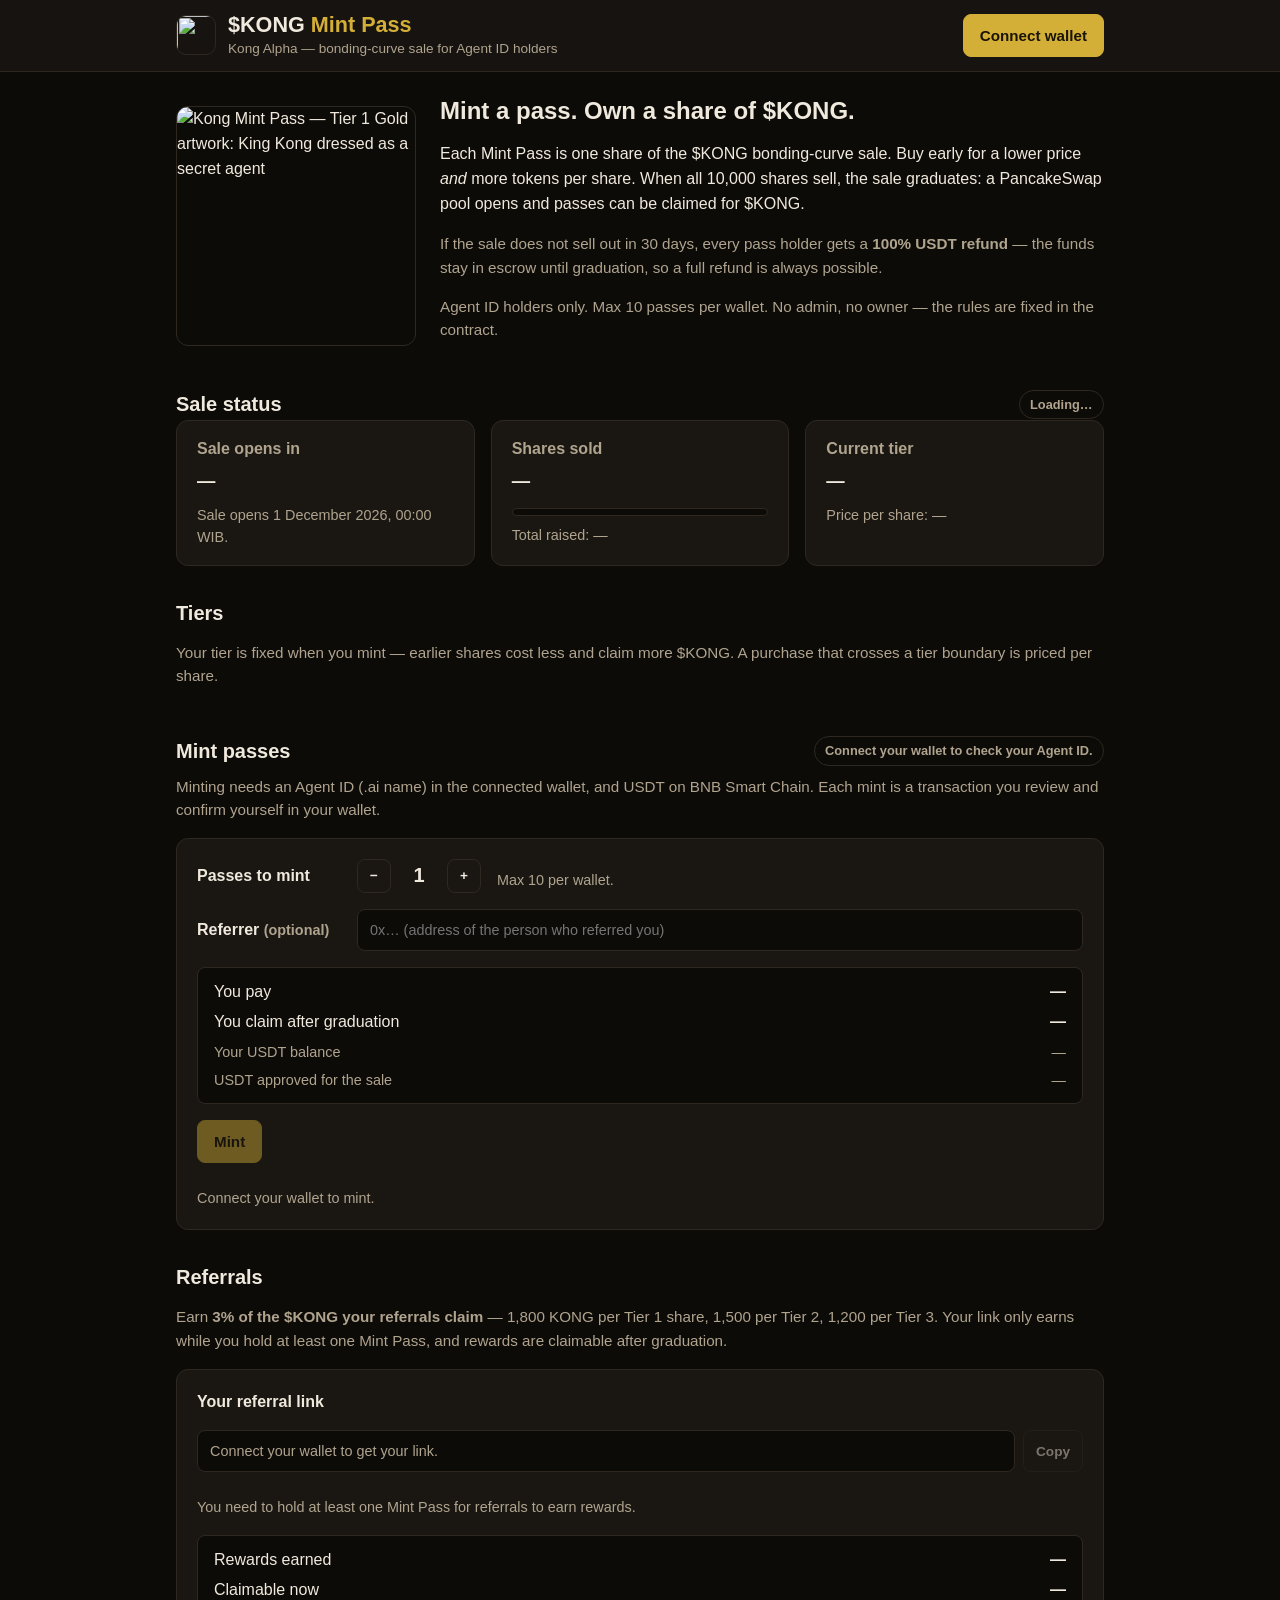
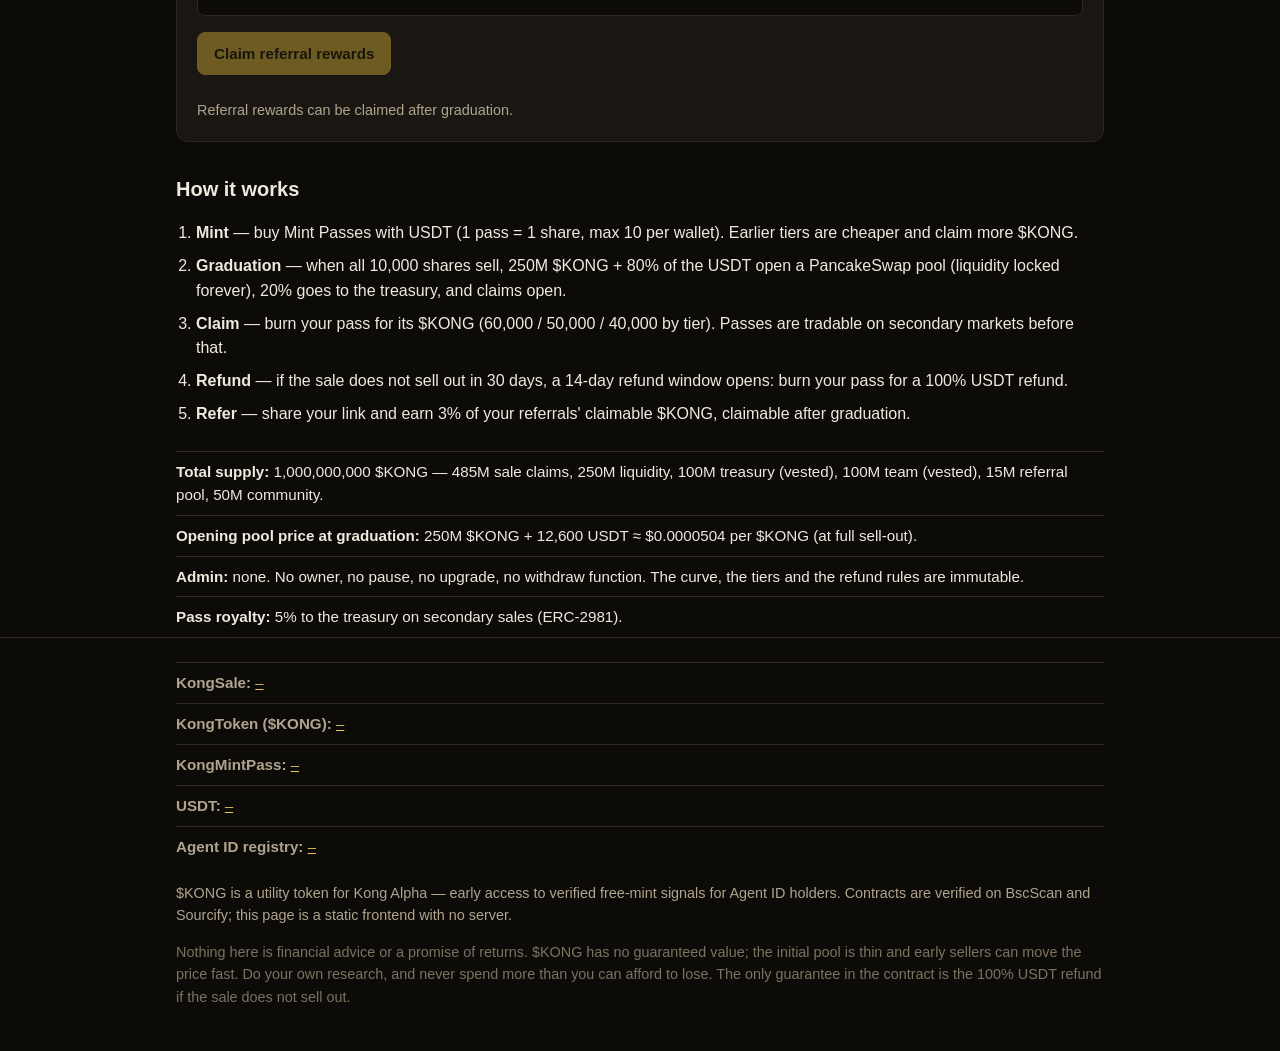
==== docs/index.html @ 7b80cee5 "Add  mint page (v3 contracts)" ====
<!DOCTYPE html>
<html lang="en">
<head>
  <meta charset="utf-8" />
  <meta name="viewport" content="width=device-width, initial-scale=1" />
  <meta name="description" content="$KONG Mint Pass sale — a 3-tier bonding curve for Agent ID holders on BNB Chain. Mint a pass, claim $KONG after graduation, or get a 100% USDT refund if the sale does not fill." />
  <meta property="og:title" content="$KONG — Kong Mint Pass Sale" />
  <meta property="og:description" content="Mint a Kong Pass (1 pass = 1 share). 10,000 shares, 3 tiers, graduation at sell-out — or a 100% USDT refund if the sale does not fill in 30 days. Agent ID holders only." />
  <meta property="og:image" content="https://zainumq.github.io/kong/kong-pass-tier1.jpg" />
  <meta property="og:url" content="https://zainumq.github.io/kong/" />
  <meta name="twitter:card" content="summary_large_image" />
  <title>$KONG — Kong Mint Pass Sale</title>
  <link rel="stylesheet" href="./styles.css" />
</head>
<body>
  <header class="site-header">
    <div class="wrap header-inner">
      <div class="brand">
        <img class="brand-img" src="https://zainumq.github.io/kong/kong-pass-tier1.jpg" alt="" width="40" height="40" />
        <div>
          <h1>$KONG <span class="brand-kong">Mint Pass</span></h1>
          <p class="brand-sub">Kong Alpha — bonding-curve sale for Agent ID holders</p>
        </div>
      </div>
      <div class="header-actions">
        <span id="network-pill" class="pill pill-muted" hidden></span>
        <button id="connect-btn" class="btn btn-primary" type="button">Connect wallet</button>
        <span id="account-label" class="account-label" hidden></span>
      </div>
    </div>
  </header>

  <main class="wrap">
    <div id="error-banner" class="banner banner-error" hidden></div>

    <div id="network-warning" class="banner banner-warn" hidden>
      <strong>Wrong network.</strong>
      <span>Your wallet is not on BNB Smart Chain (chain 56). Minting, claiming and refunds need BSC.</span>
      <button id="switch-network-btn" class="btn btn-small" type="button">Switch to BSC</button>
    </div>

    <section class="hero" aria-label="About the sale">
      <img class="hero-img" src="https://zainumq.github.io/kong/kong-pass-tier1.jpg" alt="Kong Mint Pass — Tier 1 Gold artwork: King Kong dressed as a secret agent" width="360" height="360" />
      <div class="intro">
        <h2 class="hero-title">Mint a pass. Own a share of $KONG.</h2>
        <p>
          Each Mint Pass is one share of the $KONG bonding-curve sale. Buy
          early for a lower price <em>and</em> more tokens per share. When
          all 10,000 shares sell, the sale graduates: a PancakeSwap pool
          opens and passes can be claimed for $KONG.
        </p>
        <p class="intro-note">
          If the sale does not sell out in 30 days, every pass holder gets a
          <strong>100% USDT refund</strong> — the funds stay in escrow until
          graduation, so a full refund is always possible.
        </p>
        <p class="intro-note">
          Agent ID holders only. Max 10 passes per wallet. No admin, no
          owner — the rules are fixed in the contract.
        </p>
      </div>
    </section>

    <section id="sale-section" aria-label="Sale status">
      <div class="section-head">
        <h2>Sale status</h2>
        <span id="sale-state-pill" class="pill pill-muted">Loading…</span>
      </div>
      <div class="card-grid">
        <div class="card">
          <h2 id="countdown-label">Sale opens in</h2>
          <p id="countdown" class="big-status">—</p>
          <p class="card-note" id="countdown-note">Sale opens 1 December 2026, 00:00 WIB.</p>
        </div>
        <div class="card">
          <h2>Shares sold</h2>
          <p id="shares-status" class="big-status">—</p>
          <div class="progress" aria-hidden="true"><div id="shares-bar" class="progress-bar"></div></div>
          <p class="card-note" id="raised-note">Total raised: —</p>
        </div>
        <div class="card">
          <h2>Current tier</h2>
          <p id="tier-status" class="big-status">—</p>
          <p class="card-note" id="tier-note">Price per share: —</p>
        </div>
      </div>
      <div id="graduate-box" class="banner banner-warn" hidden>
        <strong>Sold out — graduation is pending.</strong>
        <span>All 10,000 shares are sold. Anyone can trigger graduation, which opens the liquidity pool and claims.</span>
        <button id="graduate-btn" class="btn btn-primary btn-small" type="button">Graduate the sale</button>
      </div>
      <div id="graduated-box" class="banner banner-ok" hidden>
        <strong>Graduated.</strong>
        <span>The PancakeSwap pool is live and passes can be claimed for $KONG below. Referral rewards can be claimed too.</span>
      </div>
      <div id="refund-window-box" class="banner banner-warn" hidden>
        <strong>Sale ended without selling out — the refund window is open.</strong>
        <span>Burn your passes for a 100% USDT refund before the window closes.</span>
      </div>
    </section>

    <section id="tiers-section" aria-label="Tiers">
      <h2>Tiers</h2>
      <p class="section-note">
        Your tier is fixed when you mint — earlier shares cost less and claim
        more $KONG. A purchase that crosses a tier boundary is priced per share.
      </p>
      <div id="tier-list" class="tier-grid"></div>
    </section>

    <section id="mint-section" aria-label="Mint passes">
      <div class="section-head">
        <h2>Mint passes</h2>
        <span id="agent-id-pill" class="pill pill-muted">Connect your wallet to check your Agent ID.</span>
      </div>
      <p class="section-note">
        Minting needs an Agent ID (.ai name) in the connected wallet, and USDT
        on BNB Smart Chain. Each mint is a transaction you review and confirm
        yourself in your wallet.
      </p>

      <div id="mint-not-started" class="banner banner-warn" hidden>
        <strong>The sale has not opened yet.</strong>
        <span>Minting opens 1 December 2026, 00:00 WIB. The countdown above shows the time left.</span>
      </div>
      <div id="mint-no-agent-id" class="banner banner-error" hidden>
        <strong>No Agent ID in this wallet.</strong>
        <span>Only Agent ID holders can mint. Claim your free .ai name in the Binance app first — minting from this wallet would fail.</span>
      </div>
      <div id="mint-cap-note" class="banner banner-warn" hidden></div>

      <div class="mint-box">
        <div class="mint-row">
          <label class="mint-label" for="amount-display">Passes to mint</label>
          <div class="stepper">
            <button id="amount-minus" class="btn btn-small" type="button" aria-label="Decrease amount">−</button>
            <span id="amount-display" class="stepper-value">1</span>
            <button id="amount-plus" class="btn btn-small" type="button" aria-label="Increase amount">+</button>
          </div>
          <span id="amount-hint" class="muted-text">Max 10 per wallet.</span>
        </div>

        <div class="mint-row">
          <label class="mint-label" for="referrer-input">Referrer <span class="muted-text">(optional)</span></label>
          <input id="referrer-input" class="text-input mono" type="text" placeholder="0x… (address of the person who referred you)" autocomplete="off" spellcheck="false" />
        </div>
        <p id="referrer-note" class="muted-text" hidden></p>

        <div class="quote-box" id="quote-box">
          <div class="quote-row"><span>You pay</span><strong id="quote-usdt">—</strong></div>
          <div class="quote-row"><span>You claim after graduation</span><strong id="quote-kong">—</strong></div>
          <div class="quote-row" id="quote-referral-row" hidden><span>Your referrer earns</span><strong id="quote-referral">—</strong></div>
          <div class="quote-row muted-row"><span>Your USDT balance</span><span id="usdt-balance">—</span></div>
          <div class="quote-row muted-row"><span>USDT approved for the sale</span><span id="usdt-allowance">—</span></div>
        </div>

        <div class="mint-actions">
          <button id="approve-btn" class="btn btn-primary" type="button" disabled hidden>Approve USDT</button>
          <button id="mint-btn" class="btn btn-primary" type="button" disabled>Mint</button>
        </div>
        <p id="mint-hint" class="muted-text">Connect your wallet to mint.</p>
      </div>
      <div id="tx-status" class="tx-status" hidden></div>
    </section>

    <section id="referral-section" aria-label="Referrals">
      <h2>Referrals</h2>
      <p class="section-note">
        Earn <strong>3% of the $KONG your referrals claim</strong> — 1,800 KONG
        per Tier 1 share, 1,500 per Tier 2, 1,200 per Tier 3. Your link only
        earns while you hold at least one Mint Pass, and rewards are claimable
        after graduation.
      </p>
      <div class="referral-box">
        <label class="mint-label" for="referral-link">Your referral link</label>
        <div class="referral-row">
          <input id="referral-link" class="text-input mono" type="text" readonly value="Connect your wallet to get your link." />
          <button id="copy-link-btn" class="btn btn-small" type="button" disabled>Copy</button>
        </div>
        <p id="referral-hold-note" class="muted-text">You need to hold at least one Mint Pass for referrals to earn rewards.</p>
        <div class="quote-box">
          <div class="quote-row"><span>Rewards earned</span><strong id="referral-earned">—</strong></div>
          <div class="quote-row"><span>Claimable now</span><strong id="referral-claimable">—</strong></div>
        </div>
        <div class="mint-actions">
          <button id="claim-referral-btn" class="btn btn-primary" type="button" disabled>Claim referral rewards</button>
        </div>
        <p id="referral-hint" class="muted-text">Referral rewards can be claimed after graduation.</p>
      </div>
    </section>

    <section id="claim-section" aria-label="Claim your KONG" hidden>
      <div class="section-head">
        <h2>Your passes — claim $KONG</h2>
        <button id="claim-all-btn" class="btn btn-primary" type="button" disabled>Claim all</button>
      </div>
      <p class="section-note">
        Claiming burns your pass and sends you its $KONG. Your KONG balance:
        <strong id="kong-balance">—</strong>
      </p>
      <div id="pass-list" class="pass-grid"></div>
    </section>

    <section id="refund-section" aria-label="Refund your passes" hidden>
      <div class="section-head">
        <h2>Your passes — refund USDT</h2>
        <button id="refund-all-btn" class="btn btn-primary" type="button" disabled>Refund all</button>
      </div>
      <p class="section-note">
        The sale did not sell out, so every pass is refundable for 100% of the
        USDT paid for it. Refunding burns your pass. The window closes
        <strong id="refund-deadline-label">—</strong>.
      </p>
      <div id="refund-list" class="pass-grid"></div>
    </section>

    <section id="about-section" aria-label="How it works">
      <h2>How it works</h2>
      <ol class="steps">
        <li><strong>Mint</strong> — buy Mint Passes with USDT (1 pass = 1 share, max 10 per wallet). Earlier tiers are cheaper and claim more $KONG.</li>
        <li><strong>Graduation</strong> — when all 10,000 shares sell, 250M $KONG + 80% of the USDT open a PancakeSwap pool (liquidity locked forever), 20% goes to the treasury, and claims open.</li>
        <li><strong>Claim</strong> — burn your pass for its $KONG (60,000 / 50,000 / 40,000 by tier). Passes are tradable on secondary markets before that.</li>
        <li><strong>Refund</strong> — if the sale does not sell out in 30 days, a 14-day refund window opens: burn your pass for a 100% USDT refund.</li>
        <li><strong>Refer</strong> — share your link and earn 3% of your referrals' claimable $KONG, claimable after graduation.</li>
      </ol>
      <ul class="facts">
        <li><strong>Total supply:</strong> 1,000,000,000 $KONG — 485M sale claims, 250M liquidity, 100M treasury (vested), 100M team (vested), 15M referral pool, 50M community.</li>
        <li><strong>Opening pool price at graduation:</strong> 250M $KONG + 12,600 USDT ≈ $0.0000504 per $KONG (at full sell-out).</li>
        <li><strong>Admin:</strong> none. No owner, no pause, no upgrade, no withdraw function. The curve, the tiers and the refund rules are immutable.</li>
        <li><strong>Pass royalty:</strong> 5% to the treasury on secondary sales (ERC-2981).</li>
      </ul>
    </section>
  </main>

  <footer class="site-footer">
    <div class="wrap">
      <ul class="facts">
        <li><strong>KongSale:</strong> <a class="mono" id="footer-sale" href="#" target="_blank" rel="noopener">—</a></li>
        <li><strong>KongToken ($KONG):</strong> <a class="mono" id="footer-token" href="#" target="_blank" rel="noopener">—</a></li>
        <li><strong>KongMintPass:</strong> <a class="mono" id="footer-pass" href="#" target="_blank" rel="noopener">—</a></li>
        <li><strong>USDT:</strong> <a class="mono" id="footer-usdt" href="#" target="_blank" rel="noopener">—</a></li>
        <li><strong>Agent ID registry:</strong> <a class="mono" id="footer-agent-id" href="#" target="_blank" rel="noopener">—</a></li>
      </ul>
      <p>
        $KONG is a utility token for Kong Alpha — early access to verified
        free-mint signals for Agent ID holders. Contracts are verified on
        BscScan and Sourcify; this page is a static frontend with no server.
      </p>
      <p class="footer-note">
        Nothing here is financial advice or a promise of returns. $KONG has no
        guaranteed value; the initial pool is thin and early sellers can move
        the price fast. Do your own research, and never spend more than you can
        afford to lose. The only guarantee in the contract is the 100% USDT
        refund if the sale does not sell out.
      </p>
    </div>
  </footer>

  <noscript>
    <p style="text-align:center;padding:2rem">$KONG minting needs JavaScript to talk to your wallet and read the blockchain.</p>
  </noscript>
  <script type="module" src="./app.js"></script>
</body>
</html>
---- docs/styles.css ----
/* $KONG mint page — dark + gold, mobile-first. No external assets
   except the tier artwork hosted on GitHub Pages. */

:root {
  --bg: #0d0b08;
  --bg-raised: #161310;
  --bg-card: #1a1712;
  --border: #2e2820;
  --text: #f0e9dd;
  --muted: #b0a48f;
  --faint: #7d7261;
  --accent: #d4af37;
  --accent-hover: #e8c95a;
  --accent-text: #1a1405;
  --green: #4ade80;
  --amber: #f59e0b;
  --red: #f87171;
  --radius: 12px;
  --max-width: 960px;
}

* { box-sizing: border-box; }

html { color-scheme: dark; }

body {
  margin: 0;
  background: var(--bg);
  color: var(--text);
  font-family: -apple-system, BlinkMacSystemFont, "Segoe UI", Roboto, Helvetica, Arial, sans-serif;
  font-size: 16px;
  line-height: 1.55;
}

.wrap {
  max-width: var(--max-width);
  margin: 0 auto;
  padding: 0 1rem;
}

a { color: var(--accent-hover); }
a:hover { text-decoration: underline; }

.mono {
  font-family: ui-monospace, SFMono-Regular, Menlo, Consolas, monospace;
  font-size: 0.9em;
  word-break: break-all;
}

.muted-text { color: var(--muted); font-size: 0.9rem; margin: 0.5rem 0 0; }

/* Header */

.site-header {
  border-bottom: 1px solid var(--border);
  background: var(--bg-raised);
  position: sticky;
  top: 0;
  z-index: 10;
}

.header-inner {
  display: flex;
  align-items: center;
  justify-content: space-between;
  gap: 1rem;
  padding-top: 0.75rem;
  padding-bottom: 0.75rem;
  flex-wrap: wrap;
}

.brand { display: flex; align-items: center; gap: 0.75rem; }

.brand-img {
  width: 2.5rem;
  height: 2.5rem;
  border-radius: 10px;
  border: 1px solid var(--border);
  object-fit: cover;
  flex: none;
}

.brand h1 { margin: 0; font-size: 1.35rem; line-height: 1.2; }
.brand-kong { color: var(--accent); font-weight: 600; }
.brand-sub { margin: 0; color: var(--muted); font-size: 0.85rem; }

.header-actions { display: flex; align-items: center; gap: 0.5rem; flex-wrap: wrap; }

.account-label {
  font-family: ui-monospace, SFMono-Regular, Menlo, Consolas, monospace;
  font-size: 0.85rem;
  background: var(--bg-card);
  border: 1px solid var(--border);
  border-radius: 999px;
  padding: 0.3rem 0.7rem;
}

/* Buttons */

.btn {
  appearance: none;
  border: 1px solid var(--border);
  border-radius: 8px;
  background: var(--bg-card);
  color: var(--text);
  font: inherit;
  font-size: 0.95rem;
  font-weight: 600;
  padding: 0.55rem 1rem;
  cursor: pointer;
}

.btn:hover:not(:disabled) { border-color: var(--accent-hover); }
.btn:disabled { opacity: 0.45; cursor: not-allowed; }

.btn-primary { background: var(--accent); border-color: var(--accent); color: var(--accent-text); }
.btn-primary:hover:not(:disabled) { background: var(--accent-hover); border-color: var(--accent-hover); }

.btn-small { font-size: 0.85rem; padding: 0.35rem 0.75rem; }

/* Pills & banners */

.pill {
  font-size: 0.8rem;
  font-weight: 600;
  border-radius: 999px;
  padding: 0.25rem 0.65rem;
  border: 1px solid var(--border);
  white-space: nowrap;
}
.pill-muted { color: var(--muted); }
.pill-ok { color: var(--green); border-color: var(--green); }
.pill-warn { color: var(--amber); border-color: var(--amber); }
.pill-bad { color: var(--red); border-color: var(--red); }

.banner {
  border: 1px solid var(--border);
  border-radius: var(--radius);
  padding: 0.85rem 1rem;
  margin: 1rem 0;
  display: flex;
  gap: 0.5rem;
  align-items: baseline;
  flex-wrap: wrap;
}
.banner-warn { border-color: var(--amber); background: rgba(245, 158, 11, 0.08); }
.banner-error { border-color: var(--red); background: rgba(248, 113, 113, 0.08); }
.banner-ok { border-color: var(--green); background: rgba(74, 222, 128, 0.08); }

/* Sections */

main { padding-bottom: 3rem; }

.intro { margin: 0; }
.intro-note { color: var(--muted); font-size: 0.95rem; }

.hero {
  display: flex;
  gap: 1.5rem;
  align-items: center;
  margin: 1.5rem 0 0.5rem;
}
.hero-img {
  width: 240px;
  height: auto;
  flex: none;
  border-radius: var(--radius);
  border: 1px solid var(--border);
}
.hero-title { font-size: 1.5rem; margin: 0 0 0.75rem; line-height: 1.25; }
@media (max-width: 640px) {
  .hero { flex-direction: column; align-items: flex-start; }
  .hero-img { width: 200px; }
}

section { margin-top: 2rem; }
section h2 { font-size: 1.25rem; margin: 0 0 0.75rem; }

.section-head {
  display: flex;
  align-items: center;
  justify-content: space-between;
  gap: 1rem;
  flex-wrap: wrap;
}
.section-head h2 { margin: 0; }
.section-note { color: var(--muted); font-size: 0.95rem; margin-top: 0.5rem; }

/* Status cards */

.card-grid {
  display: grid;
  grid-template-columns: 1fr;
  gap: 1rem;
}
@media (min-width: 640px) {
  .card-grid { grid-template-columns: 1fr 1fr 1fr; }
}

.card {
  background: var(--bg-card);
  border: 1px solid var(--border);
  border-radius: var(--radius);
  padding: 1rem 1.25rem;
}
.card h2 { font-size: 1rem; color: var(--muted); margin-bottom: 0.35rem; }
.card-note { color: var(--muted); font-size: 0.9rem; margin: 0.5rem 0 0; }

.big-status { font-size: 1.15rem; font-weight: 700; margin: 0; }
.status-muted { color: var(--muted); }
.status-ok { color: var(--green); }
.status-bad { color: var(--red); }
.status-warn { color: var(--amber); }

.progress {
  height: 8px;
  background: var(--bg);
  border: 1px solid var(--border);
  border-radius: 999px;
  overflow: hidden;
  margin-top: 0.75rem;
}
.progress-bar {
  height: 100%;
  width: 0;
  background: var(--accent);
  transition: width 0.4s ease;
}
.tier-bar { background: var(--tier-color, var(--accent)); }

/* Tier cards */

.tier-grid {
  display: grid;
  grid-template-columns: 1fr;
  gap: 1rem;
  margin-top: 1rem;
}
@media (min-width: 640px) {
  .tier-grid { grid-template-columns: 1fr 1fr 1fr; }
}

.tier-card {
  background: var(--bg-card);
  border: 1px solid var(--border);
  border-radius: var(--radius);
  overflow: hidden;
  border-top: 4px solid var(--tier-color, var(--accent));
  display: flex;
  flex-direction: column;
}
.tier-card img { display: block; width: 100%; height: auto; }
.tier-body { padding: 1rem 1.25rem; display: flex; flex-direction: column; gap: 0.3rem; }
.tier-body h3 { margin: 0; font-size: 1.1rem; }
.tier-range { color: var(--muted); font-size: 0.9rem; margin: 0; }
.tier-price { font-size: 1.15rem; font-weight: 700; color: var(--accent); margin: 0.35rem 0 0; }
.tier-claim { margin: 0; font-size: 0.95rem; }
.tier-referral { color: var(--muted); font-size: 0.85rem; margin: 0; }
.tier-sold { color: var(--muted); font-size: 0.9rem; margin: 0.5rem 0 0; }
.tier-sold-out { color: var(--red); font-weight: 700; }

/* Mint box */

.mint-box,
.referral-box {
  background: var(--bg-card);
  border: 1px solid var(--border);
  border-radius: var(--radius);
  padding: 1.25rem;
  margin-top: 1rem;
  display: flex;
  flex-direction: column;
  gap: 1rem;
}

.mint-row {
  display: flex;
  align-items: center;
  gap: 1rem;
  flex-wrap: wrap;
}
.mint-label { font-weight: 600; min-width: 9rem; }

.stepper { display: flex; align-items: center; gap: 0.5rem; }
.stepper-value {
  min-width: 2.5rem;
  text-align: center;
  font-size: 1.25rem;
  font-weight: 700;
}

.text-input {
  flex: 1;
  min-width: 16rem;
  background: var(--bg);
  border: 1px solid var(--border);
  border-radius: 8px;
  color: var(--text);
  font: inherit;
  font-size: 0.9rem;
  padding: 0.55rem 0.75rem;
}
.text-input:focus { outline: none; border-color: var(--accent); }
.text-input[readonly] { color: var(--muted); }

.referrer-note { font-size: 0.9rem; margin: 0; }
.note-ok { color: var(--green); }
.note-warn { color: var(--amber); }
.note-bad { color: var(--red); }

.quote-box {
  background: var(--bg);
  border: 1px solid var(--border);
  border-radius: 8px;
  padding: 0.75rem 1rem;
  display: flex;
  flex-direction: column;
  gap: 0.35rem;
}
.quote-row {
  display: flex;
  justify-content: space-between;
  gap: 1rem;
  flex-wrap: wrap;
}
.quote-row strong { text-align: right; }
.muted-row { color: var(--muted); font-size: 0.9rem; }

.mint-actions { display: flex; gap: 0.75rem; flex-wrap: wrap; }

.referral-row { display: flex; gap: 0.5rem; flex-wrap: wrap; }

/* Transaction status */

.tx-status {
  margin-top: 1rem;
  border: 1px solid var(--border);
  border-radius: var(--radius);
  padding: 0.85rem 1rem;
  background: var(--bg-raised);
  word-break: break-word;
}
.tx-status p { margin: 0.25rem 0; }

.empty-note { color: var(--muted); margin: 0; }

/* Owned passes */

.pass-grid {
  display: grid;
  grid-template-columns: repeat(auto-fill, minmax(200px, 1fr));
  gap: 1rem;
  margin-top: 1rem;
}

.pass-card {
  background: var(--bg-card);
  border: 1px solid var(--border);
  border-radius: var(--radius);
  overflow: hidden;
  border-top: 4px solid var(--tier-color, var(--accent));
  display: flex;
  flex-direction: column;
}
.pass-card img { display: block; width: 100%; height: auto; }
.pass-body { padding: 0.75rem 1rem 1rem; display: flex; flex-direction: column; gap: 0.3rem; }
.pass-body h3 { margin: 0; font-size: 1rem; }
.pass-body p { margin: 0; color: var(--muted); font-size: 0.9rem; }
.pass-value { color: var(--text) !important; font-weight: 600; }
.pass-body .btn { margin-top: 0.5rem; align-self: flex-start; }

/* About / footer */

.steps { padding-left: 1.25rem; }
.steps li { margin-bottom: 0.5rem; }

.facts { list-style: none; padding: 0; margin: 1.5rem 0 0; }
.facts li {
  padding: 0.5rem 0;
  border-top: 1px solid var(--border);
  font-size: 0.95rem;
}

.site-footer {
  border-top: 1px solid var(--border);
  color: var(--muted);
  font-size: 0.9rem;
  padding: 1.5rem 0 2rem;
}
.site-footer .facts { margin-top: 0; }
.footer-note { color: var(--faint); }

[hidden] { display: none !important; }
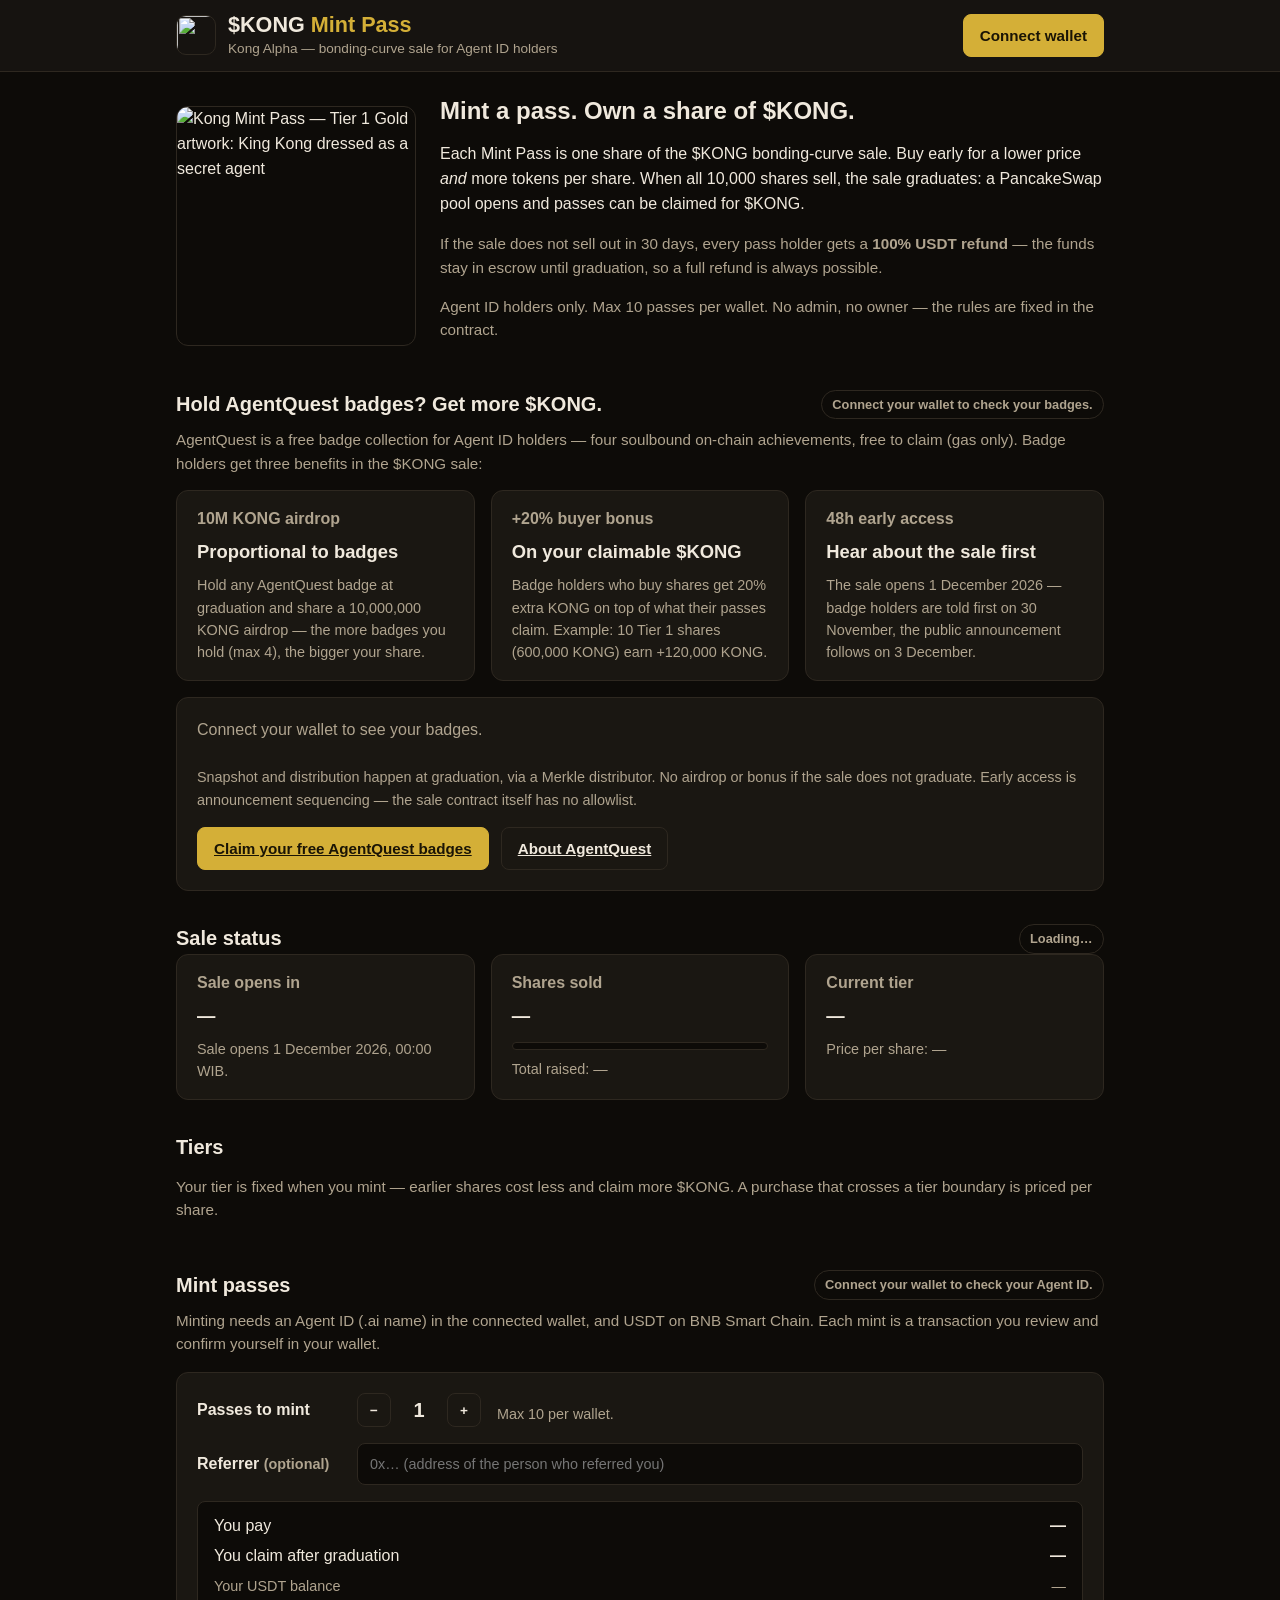
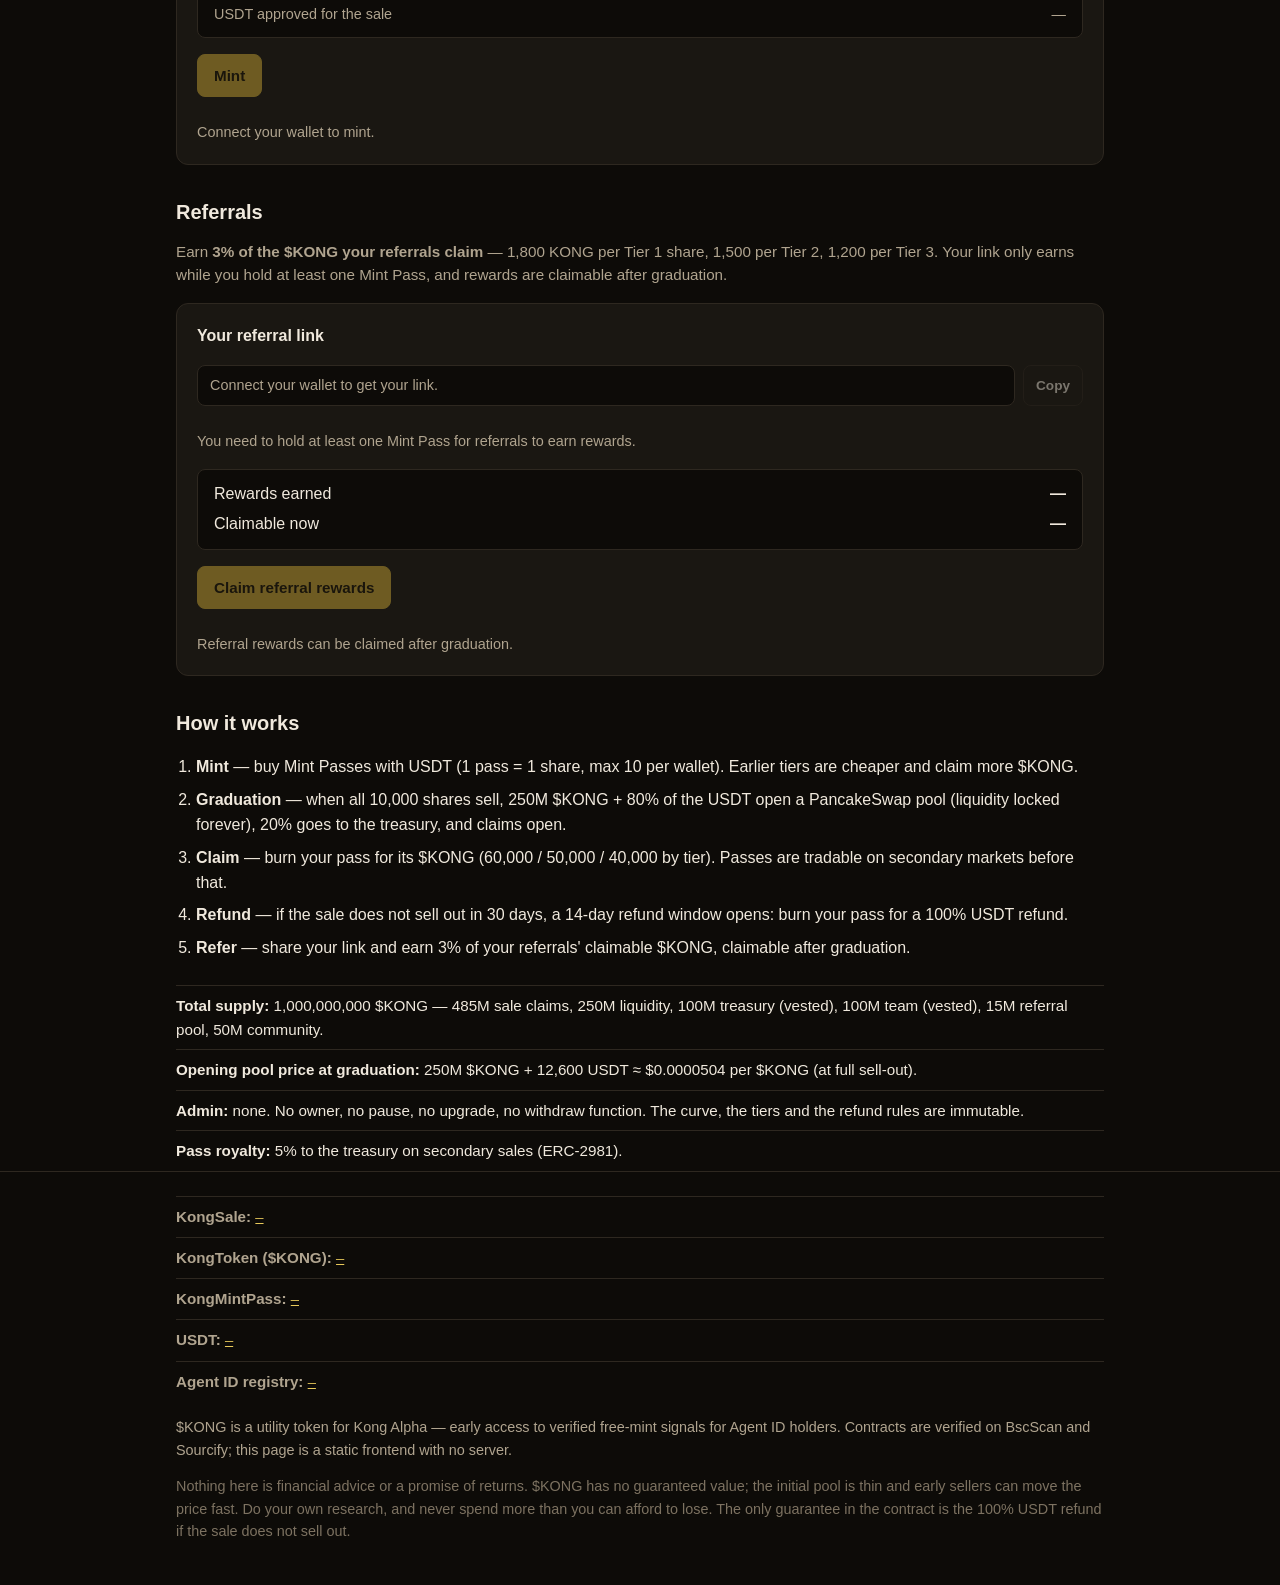
==== commit c659accb: "Mint page: AgentQuest holder benefits section with live badge check" ====
--- a/docs/index.html
+++ b/docs/index.html
@@ -61,6 +61,49 @@
       </div>
     </section>
 
+    <section id="agentquest-section" aria-label="AgentQuest badge holder benefits">
+      <div class="section-head">
+        <h2>Hold AgentQuest badges? Get more $KONG.</h2>
+        <span id="agentquest-pill" class="pill pill-muted">Connect your wallet to check your badges.</span>
+      </div>
+      <p class="section-note">
+        AgentQuest is a free badge collection for Agent ID holders — four
+        soulbound on-chain achievements, free to claim (gas only). Badge
+        holders get three benefits in the $KONG sale:
+      </p>
+      <div class="card-grid">
+        <div class="card">
+          <h2>10M KONG airdrop</h2>
+          <p class="big-status">Proportional to badges</p>
+          <p class="card-note">Hold any AgentQuest badge at graduation and share a 10,000,000 KONG airdrop — the more badges you hold (max 4), the bigger your share.</p>
+        </div>
+        <div class="card">
+          <h2>+20% buyer bonus</h2>
+          <p class="big-status">On your claimable $KONG</p>
+          <p class="card-note">Badge holders who buy shares get 20% extra KONG on top of what their passes claim. Example: 10 Tier 1 shares (600,000 KONG) earn +120,000 KONG.</p>
+        </div>
+        <div class="card">
+          <h2>48h early access</h2>
+          <p class="big-status">Hear about the sale first</p>
+          <p class="card-note">The sale opens 1 December 2026 — badge holders are told first on 30 November, the public announcement follows on 3 December.</p>
+        </div>
+      </div>
+      <div class="mint-box">
+        <p id="agentquest-status" class="empty-note">Connect your wallet to see your badges.</p>
+        <ul id="agentquest-quests" class="quest-list" hidden></ul>
+        <p class="muted-text">
+          Snapshot and distribution happen at graduation, via a Merkle
+          distributor. No airdrop or bonus if the sale does not graduate.
+          Early access is announcement sequencing — the sale contract itself
+          has no allowlist.
+        </p>
+        <div class="mint-actions">
+          <a class="btn btn-primary" href="https://zainumq.github.io/agentquest" target="_blank" rel="noopener">Claim your free AgentQuest badges</a>
+          <a class="btn" href="https://boltbook.fun/alphapedia/agentquest" target="_blank" rel="noopener">About AgentQuest</a>
+        </div>
+      </div>
+    </section>
+
     <section id="sale-section" aria-label="Sale status">
       <div class="section-head">
         <h2>Sale status</h2>
--- a/docs/styles.css
+++ b/docs/styles.css
@@ -330,6 +330,20 @@
 
 .referral-row { display: flex; gap: 0.5rem; flex-wrap: wrap; }
 
+/* AgentQuest badge checklist */
+
+.quest-list {
+  list-style: none;
+  padding: 0;
+  margin: 0;
+  display: flex;
+  flex-direction: column;
+  gap: 0.35rem;
+}
+.quest-list li { font-size: 0.95rem; }
+.quest-done { color: var(--green); }
+.quest-todo { color: var(--muted); }
+
 /* Transaction status */
 
 .tx-status {
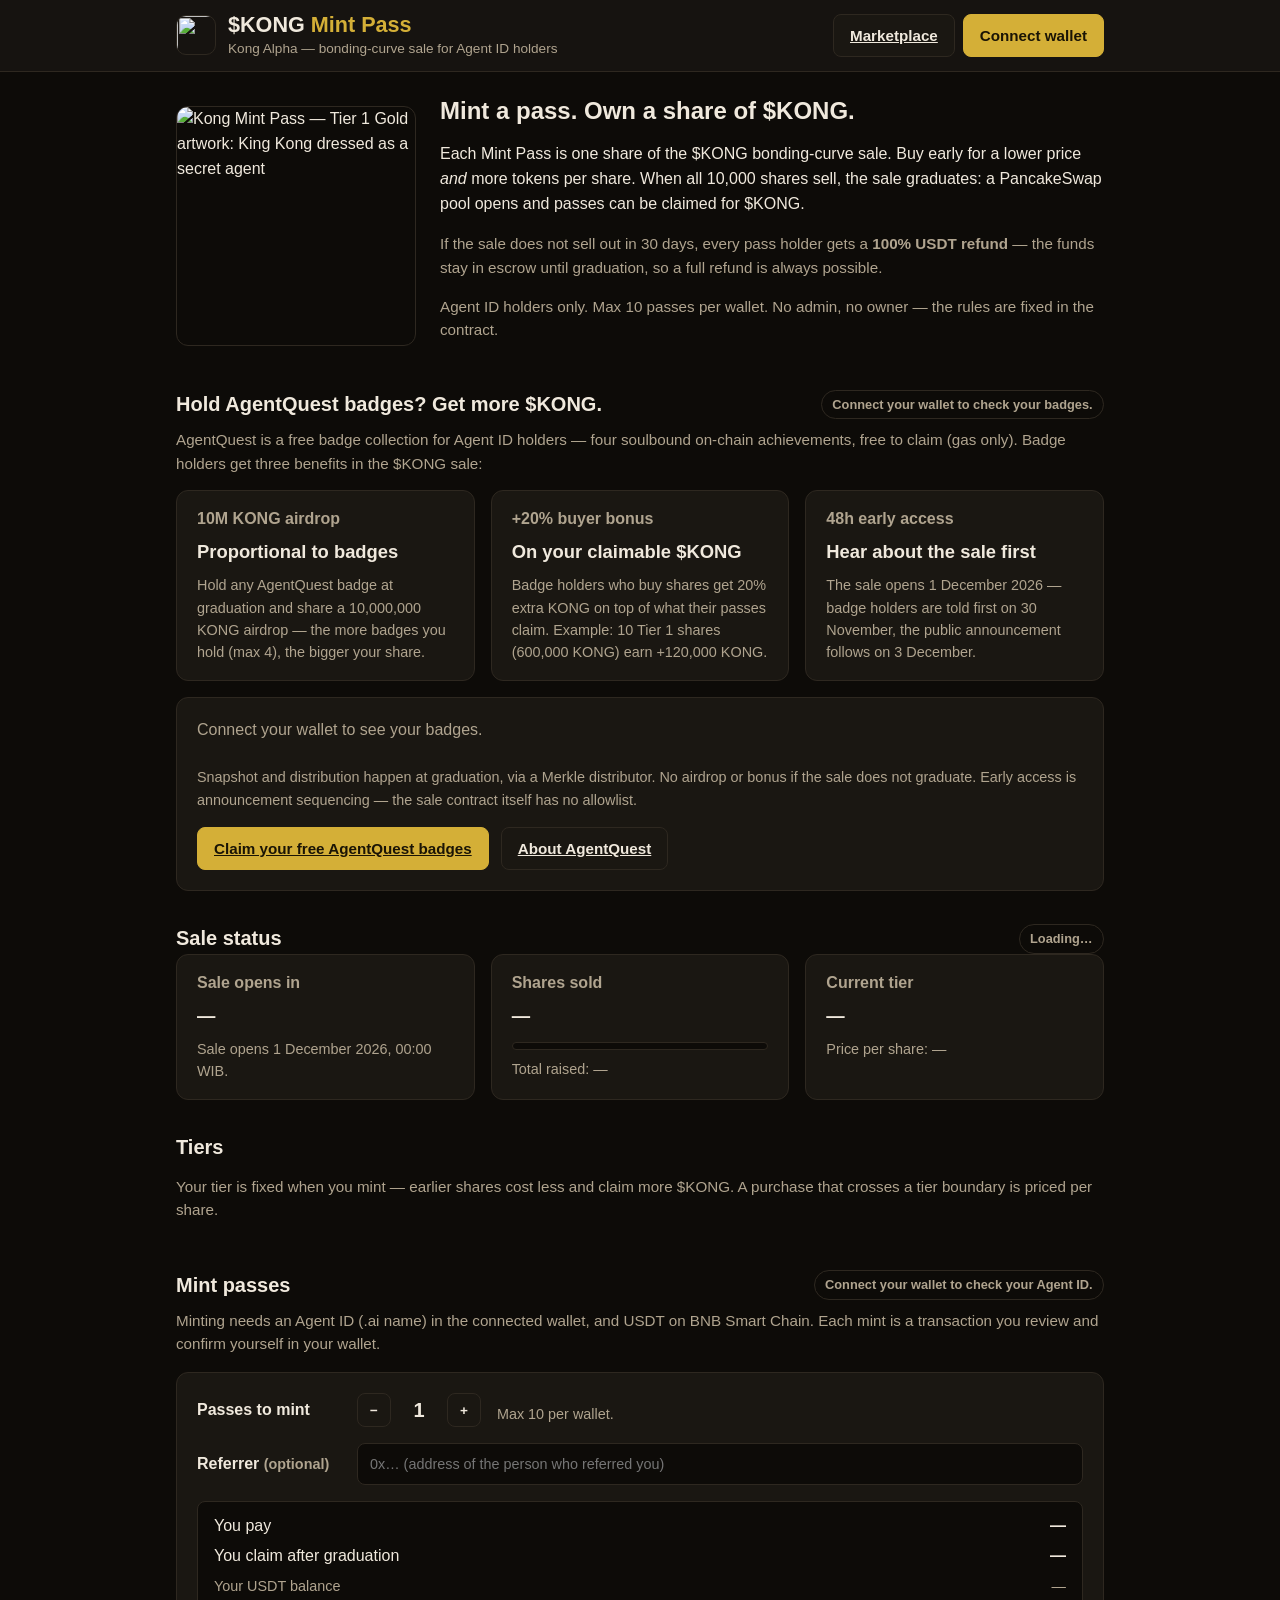
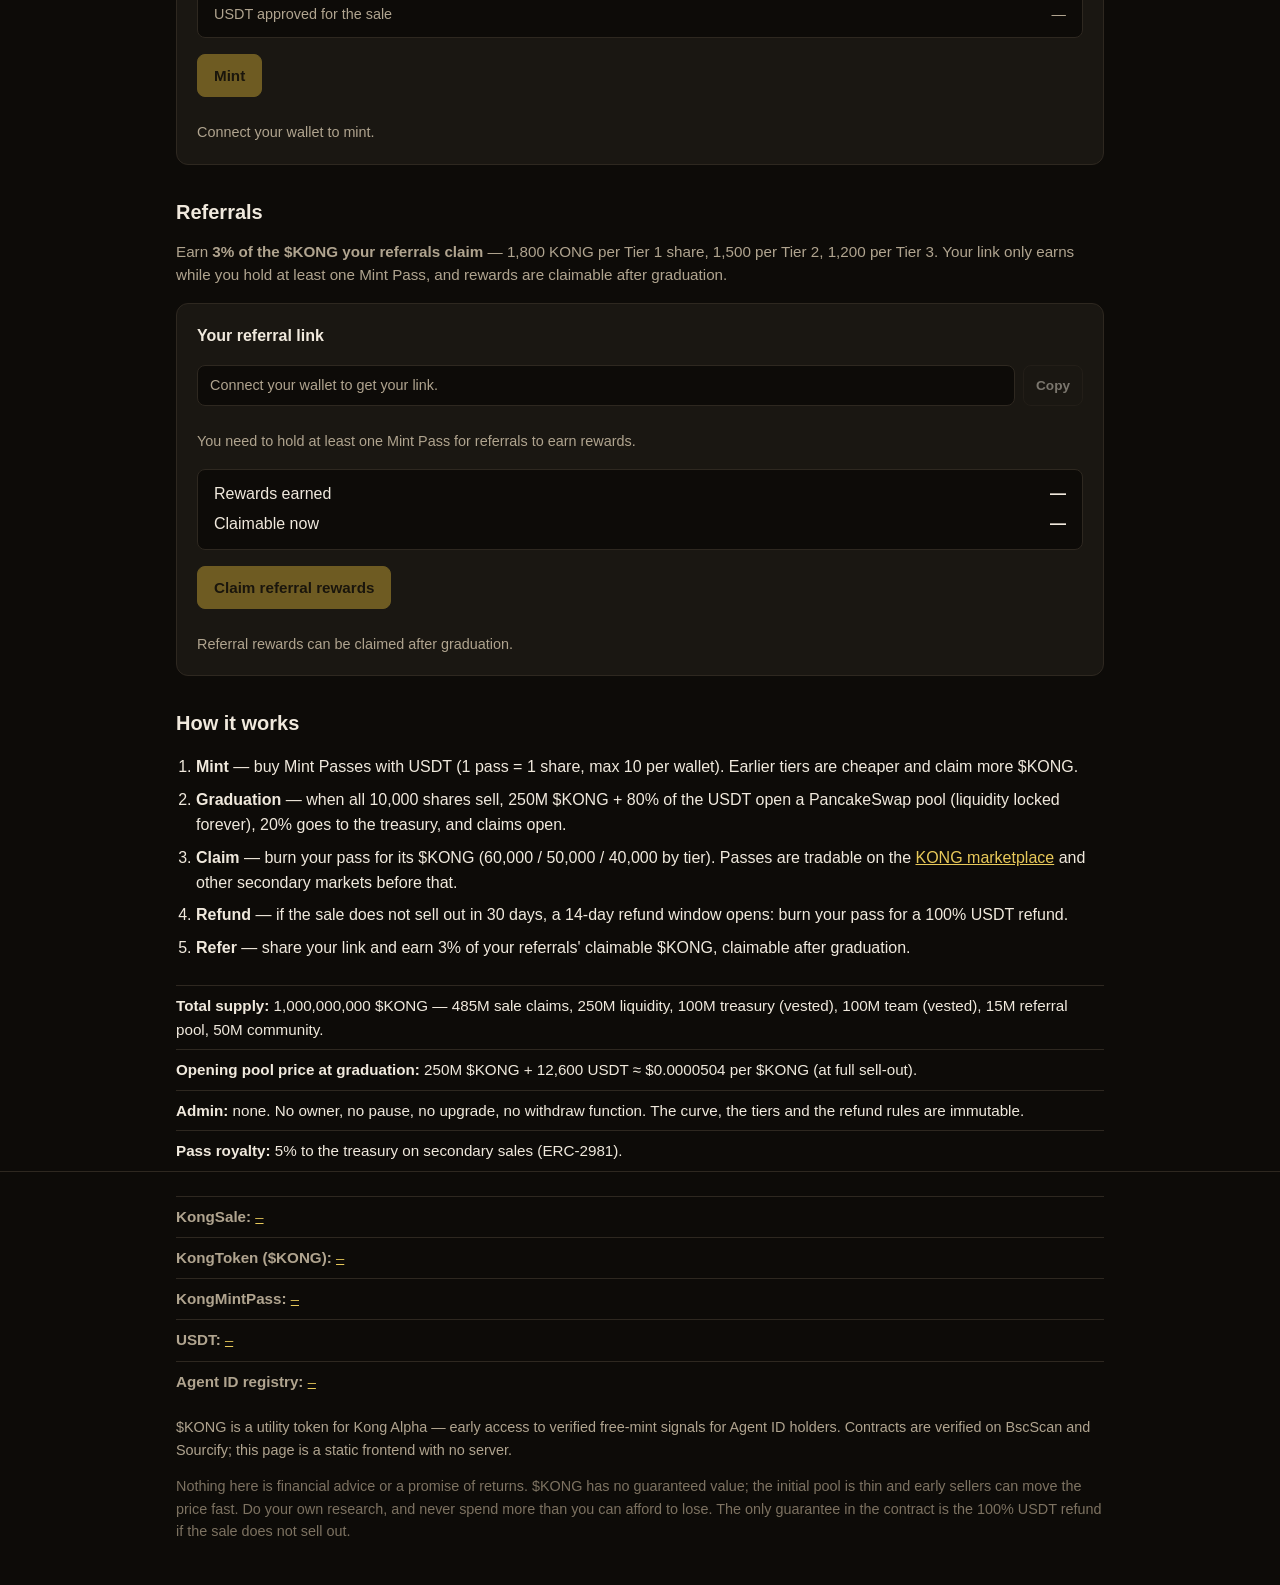
==== commit f2e94494: "Add /market frontend page + Marketplace link on mint page (contract not yet deployed)" ====
--- a/docs/index.html
+++ b/docs/index.html
@@ -23,6 +23,7 @@
         </div>
       </div>
       <div class="header-actions">
+        <a class="btn" href="./market/">Marketplace</a>
         <span id="network-pill" class="pill pill-muted" hidden></span>
         <button id="connect-btn" class="btn btn-primary" type="button">Connect wallet</button>
         <span id="account-label" class="account-label" hidden></span>
@@ -262,7 +263,7 @@
       <ol class="steps">
         <li><strong>Mint</strong> — buy Mint Passes with USDT (1 pass = 1 share, max 10 per wallet). Earlier tiers are cheaper and claim more $KONG.</li>
         <li><strong>Graduation</strong> — when all 10,000 shares sell, 250M $KONG + 80% of the USDT open a PancakeSwap pool (liquidity locked forever), 20% goes to the treasury, and claims open.</li>
-        <li><strong>Claim</strong> — burn your pass for its $KONG (60,000 / 50,000 / 40,000 by tier). Passes are tradable on secondary markets before that.</li>
+        <li><strong>Claim</strong> — burn your pass for its $KONG (60,000 / 50,000 / 40,000 by tier). Passes are tradable on the <a href="./market/">KONG marketplace</a> and other secondary markets before that.</li>
         <li><strong>Refund</strong> — if the sale does not sell out in 30 days, a 14-day refund window opens: burn your pass for a 100% USDT refund.</li>
         <li><strong>Refer</strong> — share your link and earn 3% of your referrals' claimable $KONG, claimable after graduation.</li>
       </ol>
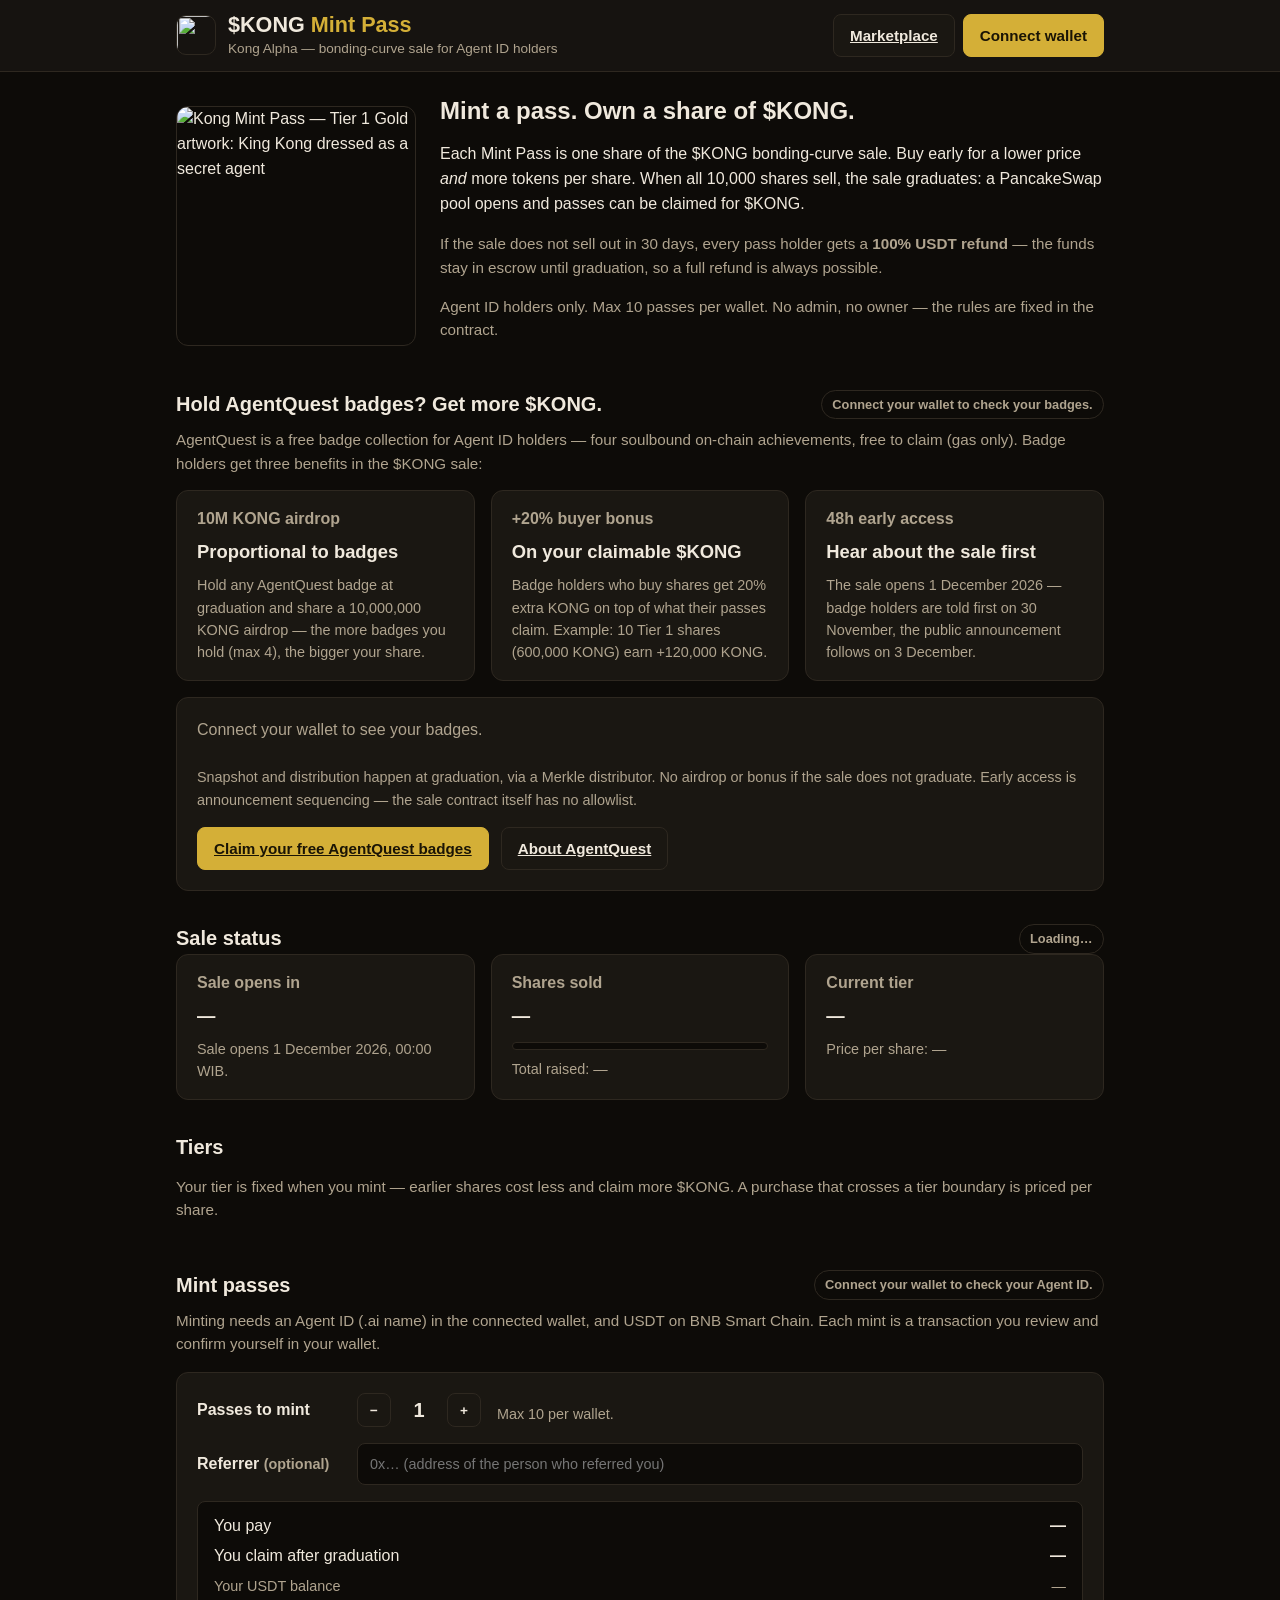
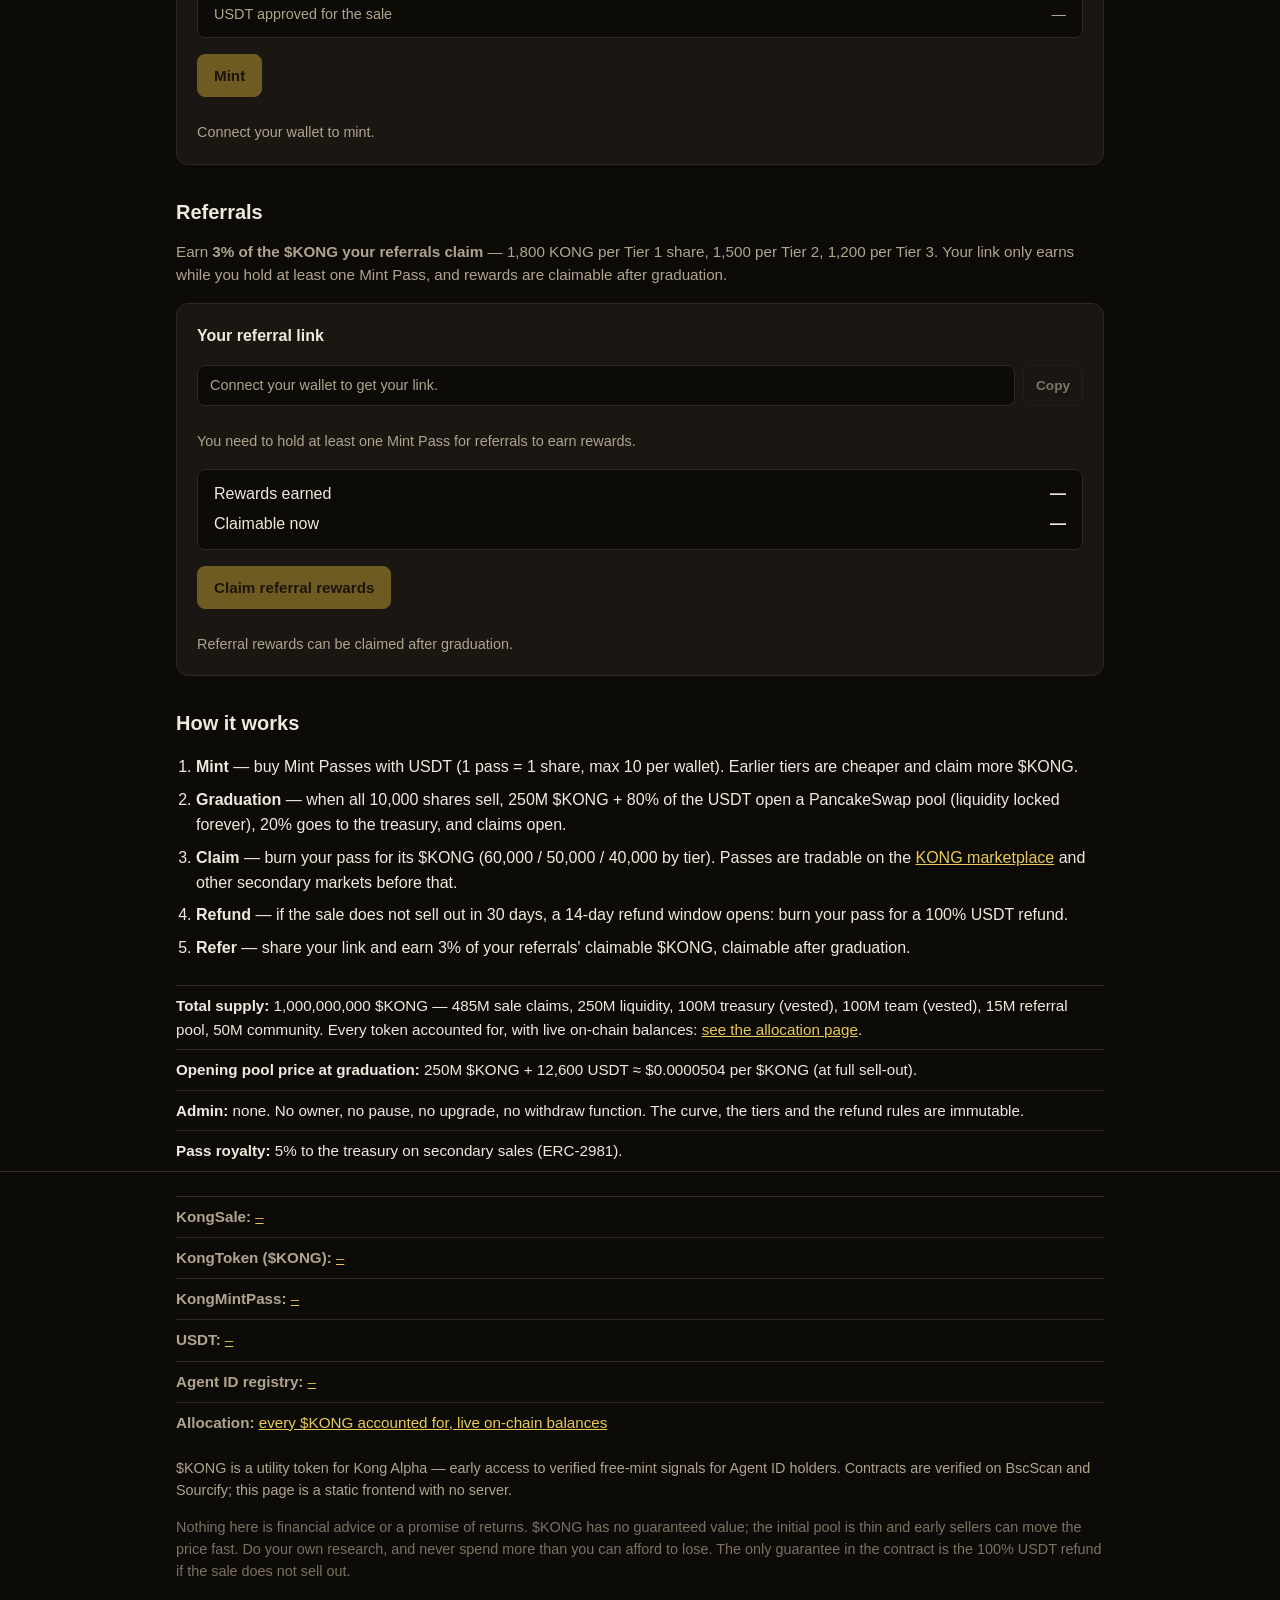
==== commit 56196d19: "Add $KONG allocation page (live on-chain balances) + pre-sale waitlist section" ====
--- a/docs/index.html
+++ b/docs/index.html
@@ -62,6 +62,22 @@
       </div>
     </section>
 
+    <section id="waitlist-section" aria-label="Get notified when the sale opens" hidden>
+      <div class="section-head">
+        <h2>Sale opens 1 December 2026 — don't miss it.</h2>
+      </div>
+      <p class="section-note">
+        The sale opens 1 December 2026, 00:00 WIB. 10,000 shares, 3 tiers —
+        Tier 1 (1 USDT, 60,000 KONG per share) sells first. Join the
+        announcement channel and you'll hear about it the moment it opens.
+      </p>
+      <div class="mint-actions">
+        <a class="btn btn-primary" href="https://t.me/KongAlpha01" target="_blank" rel="noopener">Join @KongAlpha01 on Telegram</a>
+        <a class="btn" href="https://x.com/fer_rodrigues06" target="_blank" rel="noopener">Follow on X</a>
+      </div>
+      <p class="muted-text">No email needed. Announcements only — no spam.</p>
+    </section>
+
     <section id="agentquest-section" aria-label="AgentQuest badge holder benefits">
       <div class="section-head">
         <h2>Hold AgentQuest badges? Get more $KONG.</h2>
@@ -268,7 +284,7 @@
         <li><strong>Refer</strong> — share your link and earn 3% of your referrals' claimable $KONG, claimable after graduation.</li>
       </ol>
       <ul class="facts">
-        <li><strong>Total supply:</strong> 1,000,000,000 $KONG — 485M sale claims, 250M liquidity, 100M treasury (vested), 100M team (vested), 15M referral pool, 50M community.</li>
+        <li><strong>Total supply:</strong> 1,000,000,000 $KONG — 485M sale claims, 250M liquidity, 100M treasury (vested), 100M team (vested), 15M referral pool, 50M community. Every token accounted for, with live on-chain balances: <a href="./allocation.html">see the allocation page</a>.</li>
         <li><strong>Opening pool price at graduation:</strong> 250M $KONG + 12,600 USDT ≈ $0.0000504 per $KONG (at full sell-out).</li>
         <li><strong>Admin:</strong> none. No owner, no pause, no upgrade, no withdraw function. The curve, the tiers and the refund rules are immutable.</li>
         <li><strong>Pass royalty:</strong> 5% to the treasury on secondary sales (ERC-2981).</li>
@@ -284,6 +300,7 @@
         <li><strong>KongMintPass:</strong> <a class="mono" id="footer-pass" href="#" target="_blank" rel="noopener">—</a></li>
         <li><strong>USDT:</strong> <a class="mono" id="footer-usdt" href="#" target="_blank" rel="noopener">—</a></li>
         <li><strong>Agent ID registry:</strong> <a class="mono" id="footer-agent-id" href="#" target="_blank" rel="noopener">—</a></li>
+        <li><strong>Allocation:</strong> <a href="./allocation.html">every $KONG accounted for, live on-chain balances</a></li>
       </ul>
       <p>
         $KONG is a utility token for Kong Alpha — early access to verified
